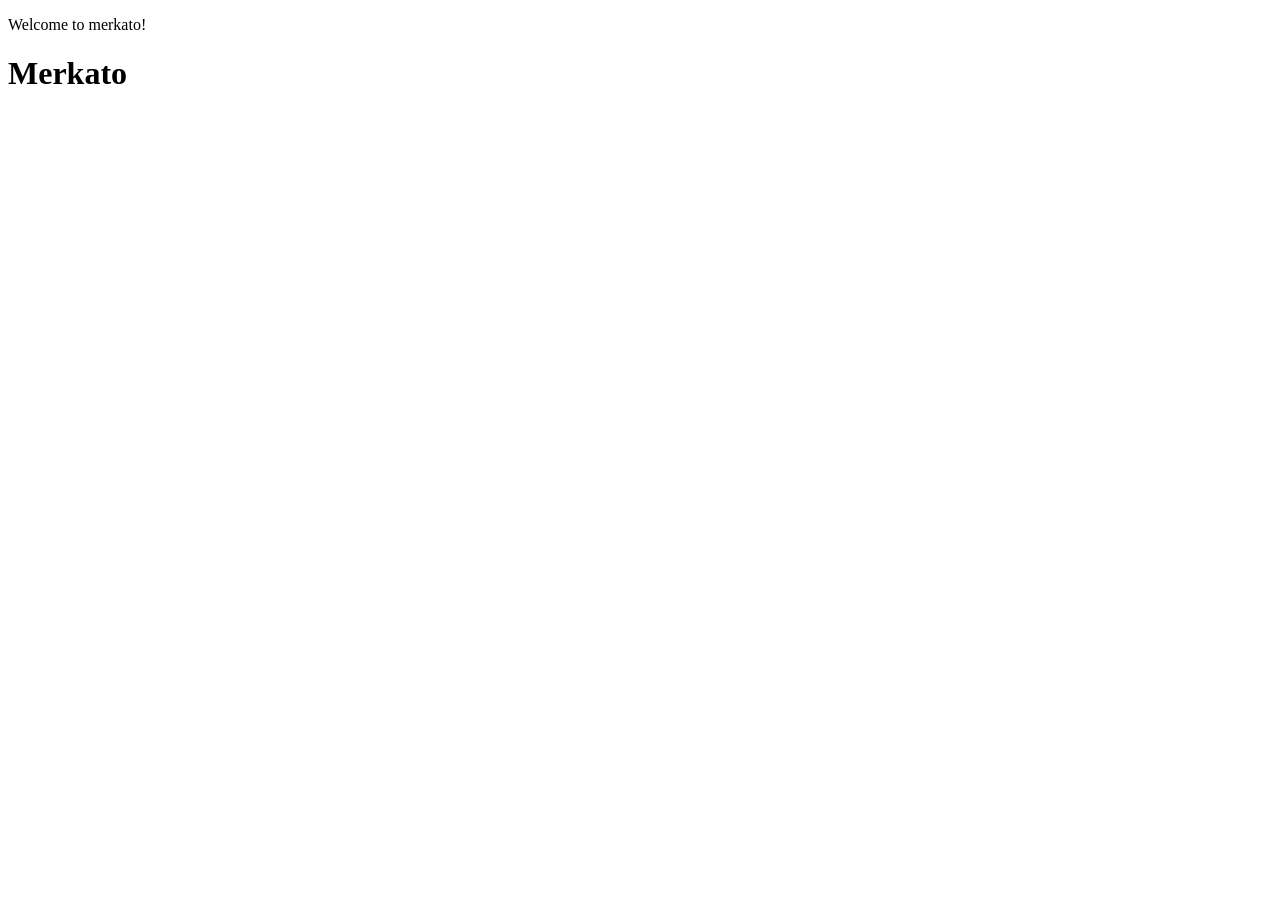
==== day2/index.html @ 9093a591 "first and second day" ====
<!DOCTYPE html>
<html lang="en">
<head>
    <meta charset="UTF-8">
    <meta name="viewport" content="width=device-width, initial-scale=1.0">
    <title>merkato</title>
    <link rel="stylesheet" href="style.css">
    <script src="script.js"></script>
</head>
<body>
    <p>Welcome to merkato!</p>
    <h1>Merkato</h1>
    

</body>
</html>
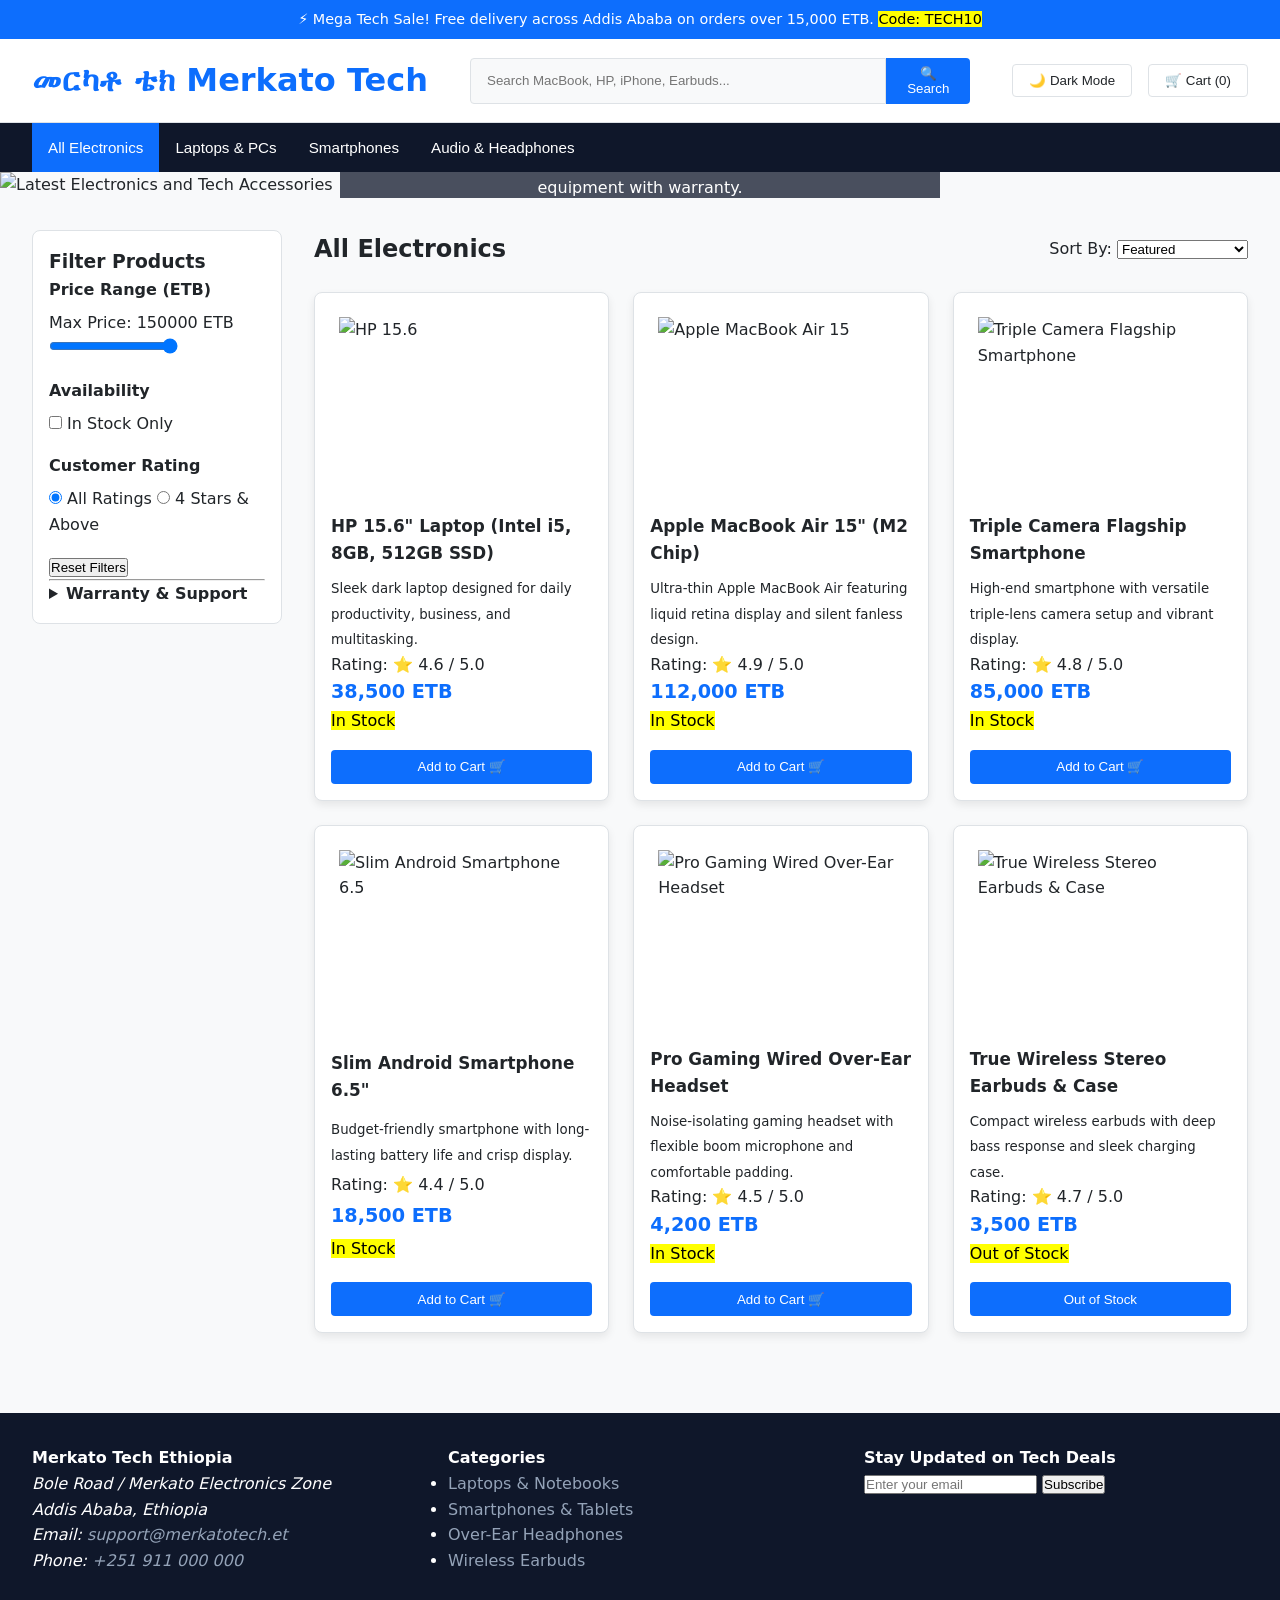
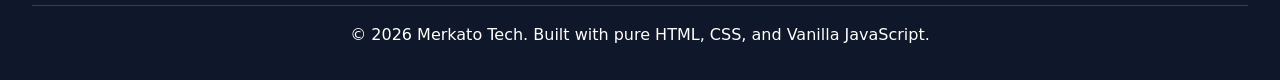
==== commit 1aeab540: "second day eccomerce site" ====
--- a/day2/index.html
+++ b/day2/index.html
@@ -3,14 +3,215 @@
 <head>
     <meta charset="UTF-8">
     <meta name="viewport" content="width=device-width, initial-scale=1.0">
-    <title>merkato</title>
-    <link rel="stylesheet" href="style.css">
-    <script src="script.js"></script>
+    <meta name="description" content="Merkato Tech - Your premier online shop for laptops, smartphones, and audio gear in Ethiopia.">
+    <meta name="keywords" content="Laptops, MacBooks, HP, iPhones, Smartphones, Gaming Headsets, Wireless Earbuds, Tech Shop Addis Ababa">
+    <meta name="author" content="Merkato Tech Electronics">
+    <title>Merkato Tech | Laptops, Phones & Accessories</title>
+    <link rel="stylesheet" href="styles.css">
 </head>
 <body>
-    <p>Welcome to merkato!</p>
-    <h1>Merkato</h1>
-    
-
+
+    <!-- Top Announcement Bar -->
+    <div id="announcement-bar">
+        <p>⚡ Mega Tech Sale! Free delivery across Addis Ababa on orders over 15,000 ETB. <mark>Code: TECH10</mark></p>
+    </div>
+
+    <!-- Main Header -->
+    <header class="main-header">
+        <div class="logo-container">
+            <h1><a href="#">መርካቶ ቴክ <span>Merkato Tech</span></a></h1>
+        </div>
+
+        <!-- Search Bar Form -->
+        <form id="search-form" class="search-bar" role="search">
+            <label for="search-input" class="sr-only">Search tech products</label>
+            <input type="search" id="search-input" name="q" placeholder="Search MacBook, HP, iPhone, Earbuds..." list="search-suggestions">
+            <datalist id="search-suggestions">
+                <option value="HP Laptop 15">
+                <option value="Apple MacBook Air">
+                <option value="iPhone 16 Pro Max">
+                <option value="Android Smartphone">
+                <option value="Gaming Headset">
+                <option value="Wireless Earbuds">
+            </datalist>
+            <button type="submit" aria-label="Submit Search">🔍 Search</button>
+        </form>
+
+        <!-- User Controls / Cart -->
+        <div class="header-actions">
+            <button id="theme-toggle" aria-label="Toggle dark mode">🌙 Dark Mode</button>
+            <button id="cart-btn" aria-label="View Shopping Cart">
+                🛒 Cart (<output id="cart-count">0</output>)
+            </button>
+        </div>
+    </header>
+
+    <!-- Navigation Bar -->
+    <nav class="category-nav" aria-label="Product Categories">
+        <ul>
+            <li><button class="nav-btn active" data-category="all">All Electronics</button></li>
+            <li><button class="nav-btn" data-category="laptops">Laptops & PCs</button></li>
+            <li><button class="nav-btn" data-category="smartphones">Smartphones</button></li>
+            <li><button class="nav-btn" data-category="audio">Audio & Headphones</button></li>
+        </ul>
+    </nav>
+
+    <!-- Hero Section -->
+    <section class="hero-banner">
+        <picture>
+            <source media="(min-width: 800px)" srcset="https://images.unsplash.com/photo-1519389950473-47ba0277781c?auto=format&fit=crop&w=1200&q=80">
+            <img src="https://images.unsplash.com/photo-1519389950473-47ba0277781c?auto=format&fit=crop&w=600&q=80" alt="Latest Electronics and Tech Accessories">
+        </picture>
+        <div class="hero-text">
+            <h2>Upgrade Your Tech Today</h2>
+            <p>Get authentic laptops, flagship smartphones, and premium audio equipment with warranty.</p>
+            <a href="#product-grid-section" class="cta-button">Shop Electronics</a>
+        </div>
+    </section>
+
+    <!-- Main Content Area -->
+    <main class="content-container">
+
+        <!-- Sidebar Filters -->
+        <aside class="filters-sidebar">
+            <h3>Filter Products</h3>
+            
+            <form id="filter-form">
+                <fieldset>
+                    <legend>Price Range (ETB)</legend>
+                    <label for="price-range">Max Price: <span id="price-val">150000</span> ETB</label>
+                    <input type="range" id="price-range" min="1000" max="150000" step="1000" value="150000">
+                </fieldset>
+
+                <fieldset>
+                    <legend>Availability</legend>
+                    <label><input type="checkbox" id="in-stock-only"> In Stock Only</label>
+                </fieldset>
+
+                <fieldset>
+                    <legend>Customer Rating</legend>
+                    <label><input type="radio" name="rating-filter" value="0" checked> All Ratings</label>
+                    <label><input type="radio" name="rating-filter" value="4"> 4 Stars & Above</label>
+                </fieldset>
+                
+                <button type="reset" id="reset-filters">Reset Filters</button>
+            </form>
+
+            <hr>
+
+            <details>
+                <summary><strong>Warranty & Support</strong></summary>
+                <p>All tech products come with a 1-year manufacturer warranty and free technical support at our Addis Ababa service center.</p>
+            </details>
+        </aside>
+
+        <!-- Product Display Section -->
+        <section id="product-grid-section" class="products-section">
+            <header class="section-header">
+                <h2 id="current-category-title">All Electronics</h2>
+                <div class="sort-control">
+                    <label for="sort-select">Sort By:</label>
+                    <select id="sort-select">
+                        <option value="featured">Featured</option>
+                        <option value="price-low">Price: Low to High</option>
+                        <option value="price-high">Price: High to Low</option>
+                        <option value="rating">Highest Rated</option>
+                    </select>
+                </div>
+            </header>
+
+            <!-- Dynamic Product Grid populated by JS -->
+            <div id="product-grid" class="product-grid" aria-live="polite">
+                <!-- Products dynamically inserted here -->
+            </div>
+        </section>
+
+    </main>
+
+    <!-- Shopping Cart Modal (Dialog Tag) -->
+    <dialog id="cart-modal">
+        <header class="modal-header">
+            <h3>Your Tech Basket</h3>
+            <button id="close-cart-btn" aria-label="Close cart">&times;</button>
+        </header>
+
+        <div id="cart-items-container">
+            <!-- Cart items inserted here via JS -->
+        </div>
+
+        <section class="cart-summary">
+            <table>
+                <tbody>
+                    <tr>
+                        <th scope="row">Subtotal:</th>
+                        <td><span id="cart-subtotal">0.00</span> ETB</td>
+                    </tr>
+                    <tr>
+                        <th scope="row">Top-up for free delivery:</th>
+                        <td><span id="cart-topup">0.00</span> ETB</td>
+                    </tr>
+                    <tr>
+                        <th scope="row">Est. Delivery Fee:</th>
+                        <td><span id="cart-shipping">0.00</span> ETB</td>
+                    </tr>
+                    <tr>
+                        <th scope="row"><strong>Total:</strong></th>
+                        <td><strong><span id="cart-total">0.00</span> ETB</strong></td>
+                    </tr>
+                </tbody>
+            </table>
+            <p id="cart-topup-note" class="cart-note">Your cart is empty.</p>
+            
+            <form id="checkout-form">
+                <label for="delivery-city">Delivery Location:</label>
+                <select id="delivery-city" required>
+                    <option value="addis">Addis Ababa (Same day Express)</option>
+                    <option value="regional">Regional Ethiopia (2-4 days)</option>
+                    <option value="intl">International Courier</option>
+                </select>
+                <button type="submit" class="checkout-btn">Proceed to Checkout</button>
+            </form>
+        </section>
+    </dialog>
+
+    <!-- Footer -->
+    <footer class="main-footer">
+        <div class="footer-content">
+            <section class="footer-info">
+                <h4>Merkato Tech Ethiopia</h4>
+                <address>
+                    Bole Road / Merkato Electronics Zone<br>
+                    Addis Ababa, Ethiopia<br>
+                    Email: <a href="mailto:support@merkatotech.et">support@merkatotech.et</a><br>
+                    Phone: <a href="tel:+251911000000">+251 911 000 000</a>
+                </address>
+            </section>
+
+            <section class="footer-links">
+                <h4>Categories</h4>
+                <ul>
+                    <li><a href="#">Laptops & Notebooks</a></li>
+                    <li><a href="#">Smartphones & Tablets</a></li>
+                    <li><a href="#">Over-Ear Headphones</a></li>
+                    <li><a href="#">Wireless Earbuds</a></li>
+                </ul>
+            </section>
+
+            <section class="newsletter">
+                <h4>Stay Updated on Tech Deals</h4>
+                <form id="newsletter-form">
+                    <label for="newsletter-email" class="sr-only">Email address</label>
+                    <input type="email" id="newsletter-email" placeholder="Enter your email" required>
+                    <button type="submit">Subscribe</button>
+                </form>
+            </section>
+        </div>
+
+        <div class="footer-bottom">
+            <p>&copy; <time datetime="2026">2026</time> Merkato Tech. Built with pure HTML, CSS, and Vanilla JavaScript.</p>
+        </div>
+    </footer>
+
+    <script src="app.js"></script>
 </body>
 </html>
--- a/day2/styles.css
+++ b/day2/styles.css
@@ -0,0 +1,353 @@
+:root {
+    --primary-color: #0d6efd;
+    --accent-color: #ffc107;
+    --bg-color: #f8f9fa;
+    --card-bg: #ffffff;
+    --text-color: #212529;
+    --border-color: #dee2e6;
+    --shadow: 0 4px 8px rgba(0,0,0,0.08);
+}
+
+body.dark-theme {
+    --bg-color: #0f172a;
+    --card-bg: #1e293b;
+    --text-color: #f8fafc;
+    --border-color: #334155;
+    --shadow: 0 4px 8px rgba(0,0,0,0.4);
+}
+
+* {
+    box-sizing: border-box;
+    margin: 0;
+    padding: 0;
+}
+
+body {
+    font-family: system-ui, -apple-system, sans-serif;
+    background-color: var(--bg-color);
+    color: var(--text-color);
+    line-height: 1.6;
+}
+
+.sr-only {
+    position: absolute;
+    width: 1px;
+    height: 1px;
+    padding: 0;
+    margin: -1px;
+    overflow: hidden;
+    clip: rect(0, 0, 0, 0);
+    border: 0;
+}
+
+/* Announcement Bar */
+#announcement-bar {
+    background-color: var(--primary-color);
+    color: white;
+    text-align: center;
+    padding: 0.5rem;
+    font-size: 0.9rem;
+}
+
+/* Header */
+.main-header {
+    display: flex;
+    justify-content: space-between;
+    align-items: center;
+    padding: 1rem 2rem;
+    background-color: var(--card-bg);
+    border-bottom: 1px solid var(--border-color);
+    flex-wrap: wrap;
+    gap: 1rem;
+}
+
+.main-header a {
+    text-decoration: none;
+    color: var(--primary-color);
+}
+
+.search-bar {
+    display: flex;
+    flex-grow: 1;
+    max-width: 500px;
+}
+
+.search-bar input {
+    width: 100%;
+    padding: 0.5rem 1rem;
+    border: 1px solid var(--border-color);
+    border-radius: 4px 0 0 4px;
+    background: var(--bg-color);
+    color: var(--text-color);
+}
+
+.search-bar button {
+    padding: 0.5rem 1rem;
+    background: var(--primary-color);
+    color: white;
+    border: none;
+    border-radius: 0 4px 4px 0;
+    cursor: pointer;
+}
+
+.header-actions {
+    display: flex;
+    gap: 1rem;
+}
+
+.header-actions button {
+    padding: 0.5rem 1rem;
+    border: 1px solid var(--border-color);
+    background: var(--card-bg);
+    color: var(--text-color);
+    cursor: pointer;
+    border-radius: 4px;
+}
+
+/* Navigation */
+.category-nav {
+    background: #0f172a;
+    overflow-x: auto;
+}
+
+.category-nav ul {
+    display: flex;
+    list-style: none;
+    padding: 0 2rem;
+}
+
+.nav-btn {
+    background: none;
+    border: none;
+    color: white;
+    padding: 1rem;
+    cursor: pointer;
+    font-size: 0.95rem;
+    white-space: nowrap;
+}
+
+.nav-btn.active, .nav-btn:hover {
+    background: var(--primary-color);
+}
+
+/* Hero Section */
+.hero-banner {
+    position: relative;
+    max-height: 320px;
+    overflow: hidden;
+}
+
+.hero-banner img {
+    width: 100%;
+    height: 320px;
+    object-fit: cover;
+}
+
+.hero-text {
+    position: absolute;
+    top: 50%;
+    left: 50%;
+    transform: translate(-50%, -50%);
+    color: white;
+    text-align: center;
+    background: rgba(15, 23, 42, 0.75);
+    padding: 2rem;
+    border-radius: 8px;
+    width: 80%;
+    max-width: 600px;
+}
+
+.cta-button {
+    display: inline-block;
+    margin-top: 1rem;
+    padding: 0.5rem 1.5rem;
+    background: var(--primary-color);
+    color: white;
+    font-weight: bold;
+    text-decoration: none;
+    border-radius: 4px;
+}
+
+/* Content Layout */
+.content-container {
+    display: grid;
+    grid-template-columns: 250px 1fr;
+    gap: 2rem;
+    padding: 2rem;
+}
+
+@media (max-width: 768px) {
+    .content-container {
+        grid-template-columns: 1fr;
+    }
+}
+
+/* Sidebar */
+.filters-sidebar {
+    background: var(--card-bg);
+    padding: 1rem;
+    border: 1px solid var(--border-color);
+    border-radius: 8px;
+    height: fit-content;
+}
+
+.filters-sidebar fieldset {
+    border: none;
+    margin-bottom: 1rem;
+}
+
+.filters-sidebar legend {
+    font-weight: bold;
+    margin-bottom: 0.5rem;
+}
+
+/* Products Section */
+.section-header {
+    display: flex;
+    justify-content: space-between;
+    align-items: center;
+    margin-bottom: 1.5rem;
+}
+
+.product-grid {
+    display: grid;
+    grid-template-columns: repeat(auto-fill, minmax(230px, 1fr));
+    gap: 1.5rem;
+}
+
+/* Product Card */
+.product-card {
+    background: var(--card-bg);
+    border: 1px solid var(--border-color);
+    border-radius: 8px;
+    padding: 1rem;
+    display: flex;
+    flex-direction: column;
+    justify-content: space-between;
+    box-shadow: var(--shadow);
+}
+
+.product-card figure {
+    background: #ffffff;
+    border-radius: 6px;
+    padding: 0.5rem;
+    display: flex;
+    justify-content: center;
+    align-items: center;
+}
+
+.product-card img {
+    width: 100%;
+    height: 180px;
+    object-fit: contain;
+}
+
+.product-card h3 {
+    font-size: 1.05rem;
+    margin: 0.5rem 0;
+}
+
+.product-card .price {
+    font-size: 1.2rem;
+    font-weight: bold;
+    color: var(--primary-color);
+}
+
+.product-card button {
+    margin-top: 1rem;
+    padding: 0.6rem;
+    background: var(--primary-color);
+    color: white;
+    border: none;
+    border-radius: 4px;
+    cursor: pointer;
+    font-weight: 500;
+}
+
+.product-card button:hover {
+    opacity: 0.9;
+}
+
+/* Modal Cart */
+dialog {
+    margin: auto;
+    padding: 2rem;
+    border: 1px solid var(--border-color);
+    border-radius: 8px;
+    width: 90%;
+    max-width: 500px;
+    background: var(--card-bg);
+    color: var(--text-color);
+}
+
+dialog::backdrop {
+    background: rgba(0, 0, 0, 0.6);
+}
+
+.modal-header {
+    display: flex;
+    justify-content: space-between;
+    align-items: center;
+    margin-bottom: 1rem;
+}
+
+.cart-item {
+    display: flex;
+    justify-content: space-between;
+    align-items: center;
+    padding: 0.5rem 0;
+    border-bottom: 1px solid var(--border-color);
+}
+
+.cart-summary table {
+    width: 100%;
+    margin: 1rem 0;
+}
+
+.cart-summary th {
+    text-align: left;
+}
+
+.cart-note {
+    font-size: 0.95rem;
+    color: var(--primary-color);
+    margin-bottom: 0.5rem;
+}
+
+.checkout-btn {
+    width: 100%;
+    padding: 0.75rem;
+    background: #198754;
+    color: white;
+    border: none;
+    border-radius: 4px;
+    font-weight: bold;
+    cursor: pointer;
+    margin-top: 1rem;
+}
+
+/* Footer */
+.main-footer {
+    background: #0f172a;
+    color: white;
+    padding: 2rem;
+    margin-top: 3rem;
+}
+
+.footer-content {
+    display: grid;
+    grid-template-columns: repeat(auto-fit, minmax(200px, 1fr));
+    gap: 2rem;
+}
+
+.main-footer a {
+    color: #94a3b8;
+    text-decoration: none;
+}
+
+.footer-bottom {
+    text-align: center;
+    margin-top: 2rem;
+    padding-top: 1rem;
+    border-top: 1px solid #334155;
+}
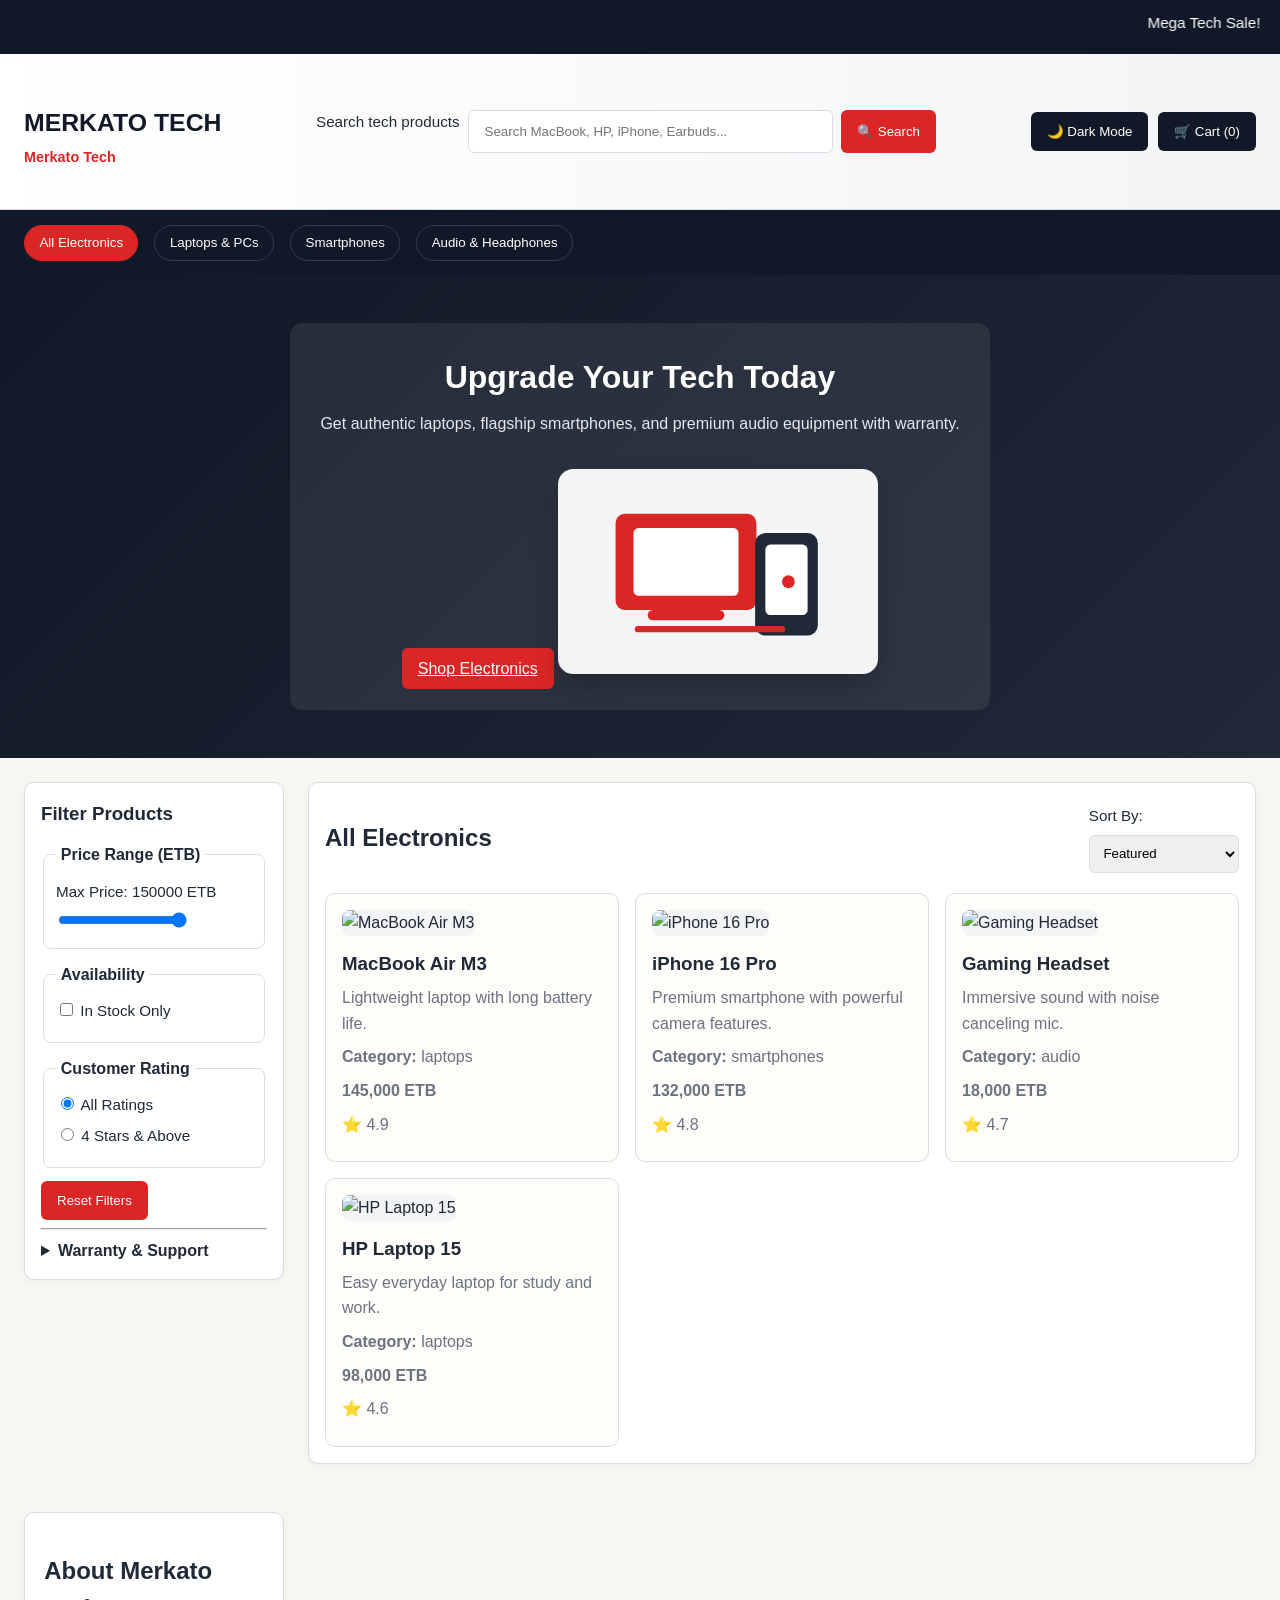
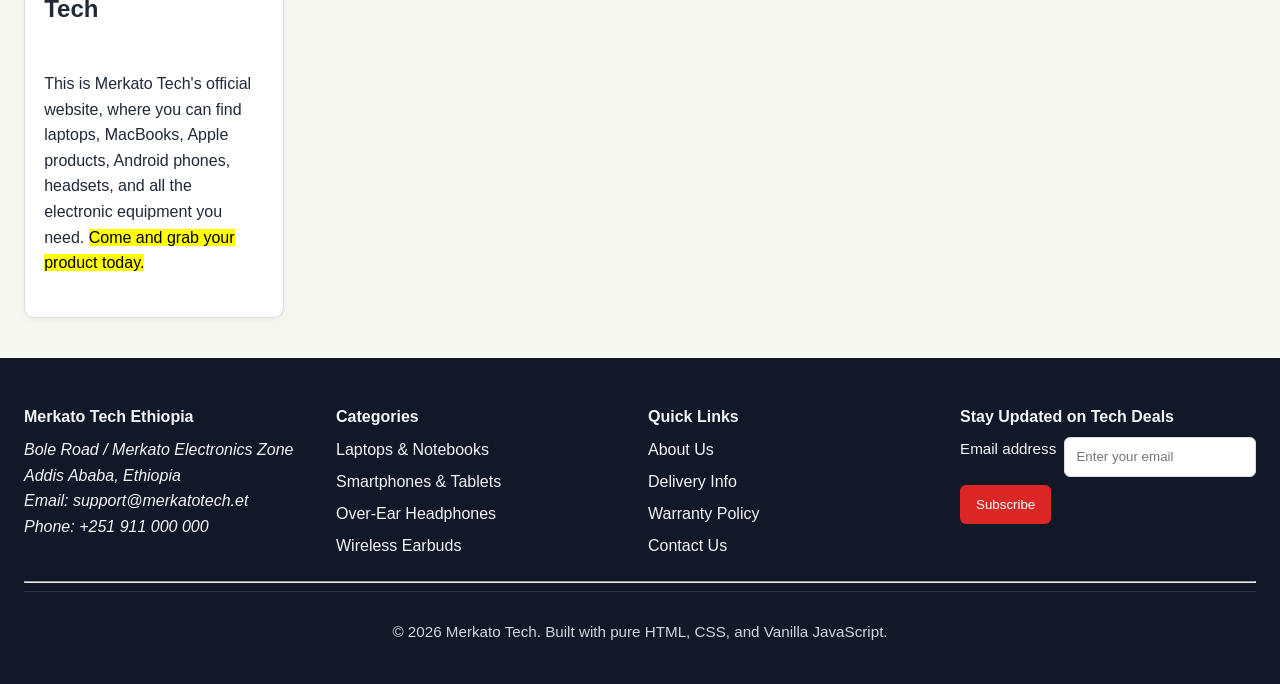
==== commit ed4d18df: "Add styled product cards and images" ====
--- a/day2/index.html
+++ b/day2/index.html
@@ -13,13 +13,13 @@
 
     <!-- Top Announcement Bar -->
     <div id="announcement-bar">
-        <p>⚡ Mega Tech Sale! Free delivery across Addis Ababa on orders over 15,000 ETB. <mark>Code: TECH10</mark></p>
+        <marquee><p> Mega Tech Sale! Free delivery across Addis Ababa on orders over 15,000 ETB. <mark>Code: TECH10</mark></p></marquee>
     </div>
 
     <!-- Main Header -->
     <header class="main-header">
         <div class="logo-container">
-            <h1><a href="#">መርካቶ ቴክ <span>Merkato Tech</span></a></h1>
+            <h1><a href="#">merkato tech <span>Merkato Tech</span></a></h1>
         </div>
 
         <!-- Search Bar Form -->
@@ -58,14 +58,11 @@
 
     <!-- Hero Section -->
     <section class="hero-banner">
-        <picture>
-            <source media="(min-width: 800px)" srcset="https://images.unsplash.com/photo-1519389950473-47ba0277781c?auto=format&fit=crop&w=1200&q=80">
-            <img src="https://images.unsplash.com/photo-1519389950473-47ba0277781c?auto=format&fit=crop&w=600&q=80" alt="Latest Electronics and Tech Accessories">
-        </picture>
         <div class="hero-text">
             <h2>Upgrade Your Tech Today</h2>
             <p>Get authentic laptops, flagship smartphones, and premium audio equipment with warranty.</p>
             <a href="#product-grid-section" class="cta-button">Shop Electronics</a>
+            <img class="hero-image" src="data:image/svg+xml,%3Csvg xmlns='http://www.w3.org/2000/svg' viewBox='0 0 500 320'%3E%3Crect width='500' height='320' rx='24' fill='%23f3f4f6'/%3E%3Crect x='90' y='70' width='220' height='150' rx='14' fill='%23dc2626'/%3E%3Crect x='118' y='92' width='164' height='106' rx='8' fill='%23ffffff'/%3E%3Crect x='308' y='100' width='98' height='160' rx='16' fill='%231f2937'/%3E%3Crect x='324' y='118' width='66' height='110' rx='8' fill='%23ffffff'/%3E%3Ccircle cx='360' cy='176' r='10' fill='%23dc2626'/%3E%3Crect x='140' y='220' width='120' height='16' rx='8' fill='%23dc2626'/%3E%3Cpath d='M125 250h225' stroke='%23dc2626' stroke-width='10' stroke-linecap='round'/%3E%3C/svg%3E" alt="Tech products illustration">
         </div>
     </section>
 
@@ -105,7 +102,7 @@
             </details>
         </aside>
 
-        <!-- Product Display Section -->
+        <!-- Product Display Section products desplayed here -->
         <section id="product-grid-section" class="products-section">
             <header class="section-header">
                 <h2 id="current-category-title">All Electronics</h2>
@@ -123,6 +120,12 @@
             <!-- Dynamic Product Grid populated by JS -->
             <div id="product-grid" class="product-grid" aria-live="polite">
                 <!-- Products dynamically inserted here -->
+            </div>
+        </section>
+        <section class="about-section">
+            <h1>About Merkato Tech</h1>
+            <div class="about-box">
+                <p>This is Merkato Tech's official website, where you can find laptops, MacBooks, Apple products, Android phones, headsets, and all the electronic equipment you need. <mark>Come and grab your product today.</mark></p>
             </div>
         </section>
 
@@ -172,6 +175,7 @@
                 <button type="submit" class="checkout-btn">Proceed to Checkout</button>
             </form>
         </section>
+        
     </dialog>
 
     <!-- Footer -->
@@ -197,8 +201,18 @@
                 </ul>
             </section>
 
+            <section class="footer-links">
+                <h4>Quick Links</h4>
+                <ul>
+                    <li><a href="#">About Us</a></li>
+                    <li><a href="#">Delivery Info</a></li>
+                    <li><a href="#">Warranty Policy</a></li>
+                    <li><a href="#">Contact Us</a></li>
+                </ul>
+            </section>
+
             <section class="newsletter">
-                <h4>Stay Updated on Tech Deals</h4>
+                <h4>Stay Updated on Tech Deals</h4> 
                 <form id="newsletter-form">
                     <label for="newsletter-email" class="sr-only">Email address</label>
                     <input type="email" id="newsletter-email" placeholder="Enter your email" required>
@@ -207,6 +221,8 @@
             </section>
         </div>
 
+        <hr>
+
         <div class="footer-bottom">
             <p>&copy; <time datetime="2026">2026</time> Merkato Tech. Built with pure HTML, CSS, and Vanilla JavaScript.</p>
         </div>
--- a/day2/styles.css
+++ b/day2/styles.css
@@ -1,287 +1,341 @@
 :root {
-    --primary-color: #0d6efd;
-    --accent-color: #ffc107;
-    --bg-color: #f8f9fa;
-    --card-bg: #ffffff;
-    --text-color: #212529;
-    --border-color: #dee2e6;
-    --shadow: 0 4px 8px rgba(0,0,0,0.08);
-}
-
-body.dark-theme {
-    --bg-color: #0f172a;
-    --card-bg: #1e293b;
-    --text-color: #f8fafc;
-    --border-color: #334155;
-    --shadow: 0 4px 8px rgba(0,0,0,0.4);
+    --primary: #111827;
+    --accent: #dc2626;
+    --accent-dark: #b91c1c;
+    --soft: #f7f7f2;
+    --text: #1f2937;
+    --muted: #6b7280;
+    --border: #d9dce3;
+    --white: #ffffff;
 }
 
 * {
     box-sizing: border-box;
+}
+
+body {
     margin: 0;
-    padding: 0;
-}
-
-body {
-    font-family: system-ui, -apple-system, sans-serif;
-    background-color: var(--bg-color);
-    color: var(--text-color);
+    font-family: Arial, Helvetica, sans-serif;
+    background: var(--soft);
+    color: var(--text);
     line-height: 1.6;
 }
 
-.sr-only {
-    position: absolute;
-    width: 1px;
-    height: 1px;
-    padding: 0;
-    margin: -1px;
-    overflow: hidden;
-    clip: rect(0, 0, 0, 0);
-    border: 0;
-}
-
-/* Announcement Bar */
 #announcement-bar {
-    background-color: var(--primary-color);
-    color: white;
-    text-align: center;
-    padding: 0.5rem;
-    font-size: 0.9rem;
-}
-
-/* Header */
+    background: var(--primary);
+    color: var(--white);
+    padding: 0.7rem 1rem;
+    font-size: 0.95rem;
+}
+
+#announcement-bar p {
+    margin: 0;
+}
+
 .main-header {
+    background: linear-gradient(90deg, var(--white), #f3f4f6);
+    padding: 1.2rem 1.5rem;
     display: flex;
     justify-content: space-between;
     align-items: center;
-    padding: 1rem 2rem;
-    background-color: var(--card-bg);
-    border-bottom: 1px solid var(--border-color);
-    flex-wrap: wrap;
-    gap: 1rem;
-}
-
-.main-header a {
+    gap: 1rem;
+    flex-wrap: wrap;
+    border-bottom: 1px solid var(--border);
+}
+
+.logo-container a {
     text-decoration: none;
-    color: var(--primary-color);
+    color: var(--primary);
+    text-transform: uppercase;
+    font-weight: 700;
+    font-size: 1.55rem;
+}
+
+.logo-container span {
+    display: block;
+    font-size: 0.9rem;
+    color: var(--accent);
+    text-transform: none;
+    font-weight: 600;
 }
 
 .search-bar {
     display: flex;
-    flex-grow: 1;
-    max-width: 500px;
+    gap: 0.5rem;
+    flex: 1;
+    min-width: 280px;
+    max-width: 620px;
 }
 
 .search-bar input {
+    flex: 1;
+    padding: 0.8rem 1rem;
+    border: 1px solid var(--border);
+    border-radius: 6px;
+}
+
+.search-bar button,
+.header-actions button,
+.cta-button,
+.checkout-btn,
+.newsletter button,
+#reset-filters {
+    border: none;
+    border-radius: 6px;
+    padding: 0.75rem 1rem;
+    cursor: pointer;
+    background: var(--accent);
+    color: var(--white);
+}
+
+.header-actions {
+    display: flex;
+    gap: 0.6rem;
+    flex-wrap: wrap;
+}
+
+.header-actions button {
+    background: var(--primary);
+}
+
+.category-nav {
+    background: var(--primary);
+    padding: 0.9rem 1.5rem;
+}
+
+.category-nav ul {
+    display: flex;
+    gap: 1rem;
+    list-style: none;
+    padding: 0;
+    margin: 0;
+    flex-wrap: wrap;
+}
+
+.nav-btn {
+    background: transparent;
+    border: 1px solid rgba(255, 255, 255, 0.15);
+    color: var(--white);
+    border-radius: 999px;
+    padding: 0.6rem 0.9rem;
+    cursor: pointer;
+}
+
+.nav-btn.active {
+    background: var(--accent);
+    border-color: var(--accent);
+}
+
+.hero-banner {
+    background: linear-gradient(135deg, #111827, #1f2937);
+    color: var(--white);
+    padding: 3rem 1.5rem;
+    text-align: center;
+}
+
+.hero-text {
+    max-width: 700px;
+    margin: 0 auto;
+    background: rgba(255, 255, 255, 0.08);
+    padding: 1.8rem;
+    border-radius: 12px;
+}
+
+.hero-text h2 {
+    margin: 0 0 0.5rem;
+    font-size: 2rem;
+}
+
+.hero-text p {
+    margin: 0 0 1rem;
+    color: #e5e7eb;
+}
+
+.hero-image {
     width: 100%;
-    padding: 0.5rem 1rem;
-    border: 1px solid var(--border-color);
-    border-radius: 4px 0 0 4px;
-    background: var(--bg-color);
-    color: var(--text-color);
-}
-
-.search-bar button {
-    padding: 0.5rem 1rem;
-    background: var(--primary-color);
-    color: white;
-    border: none;
-    border-radius: 0 4px 4px 0;
-    cursor: pointer;
-}
-
-.header-actions {
-    display: flex;
-    gap: 1rem;
-}
-
-.header-actions button {
-    padding: 0.5rem 1rem;
-    border: 1px solid var(--border-color);
-    background: var(--card-bg);
-    color: var(--text-color);
-    cursor: pointer;
-    border-radius: 4px;
-}
-
-/* Navigation */
-.category-nav {
-    background: #0f172a;
-    overflow-x: auto;
-}
-
-.category-nav ul {
-    display: flex;
-    list-style: none;
-    padding: 0 2rem;
-}
-
-.nav-btn {
-    background: none;
-    border: none;
-    color: white;
+    max-width: 320px;
+    margin-top: 1rem;
+    border-radius: 12px;
+    box-shadow: 0 12px 24px rgba(0, 0, 0, 0.2);
+}
+
+.content-container {
+    padding: 1.5rem;
+    display: grid;
+    grid-template-columns: 260px 1fr;
+    gap: 1.5rem;
+}
+
+.filters-sidebar,
+.products-section,
+.about-section {
+    background: var(--white);
+    border: 1px solid var(--border);
+    border-radius: 10px;
+    box-shadow: 0 2px 6px rgba(0, 0, 0, 0.04);
+}
+
+.filters-sidebar {
     padding: 1rem;
-    cursor: pointer;
+    height: max-content;
+}
+
+.filters-sidebar h3 {
+    margin-top: 0;
+    margin-bottom: 0.8rem;
+}
+
+fieldset {
+    border: 1px solid var(--border);
+    border-radius: 8px;
+    padding: 0.75rem;
+    margin-bottom: 0.8rem;
+}
+
+legend {
+    font-weight: 700;
+    padding: 0 0.3rem;
+}
+
+label {
+    display: block;
+    margin-bottom: 0.4rem;
     font-size: 0.95rem;
-    white-space: nowrap;
-}
-
-.nav-btn.active, .nav-btn:hover {
-    background: var(--primary-color);
-}
-
-/* Hero Section */
-.hero-banner {
-    position: relative;
-    max-height: 320px;
-    overflow: hidden;
-}
-
-.hero-banner img {
-    width: 100%;
-    height: 320px;
-    object-fit: cover;
-}
-
-.hero-text {
-    position: absolute;
-    top: 50%;
-    left: 50%;
-    transform: translate(-50%, -50%);
-    color: white;
-    text-align: center;
-    background: rgba(15, 23, 42, 0.75);
-    padding: 2rem;
-    border-radius: 8px;
-    width: 80%;
-    max-width: 600px;
-}
-
-.cta-button {
-    display: inline-block;
-    margin-top: 1rem;
-    padding: 0.5rem 1.5rem;
-    background: var(--primary-color);
-    color: white;
-    font-weight: bold;
-    text-decoration: none;
-    border-radius: 4px;
-}
-
-/* Content Layout */
-.content-container {
-    display: grid;
-    grid-template-columns: 250px 1fr;
-    gap: 2rem;
-    padding: 2rem;
-}
-
-@media (max-width: 768px) {
-    .content-container {
-        grid-template-columns: 1fr;
-    }
-}
-
-/* Sidebar */
-.filters-sidebar {
-    background: var(--card-bg);
+}
+
+.products-section {
     padding: 1rem;
-    border: 1px solid var(--border-color);
-    border-radius: 8px;
-    height: fit-content;
-}
-
-.filters-sidebar fieldset {
-    border: none;
-    margin-bottom: 1rem;
-}
-
-.filters-sidebar legend {
-    font-weight: bold;
-    margin-bottom: 0.5rem;
-}
-
-/* Products Section */
+}
+
 .section-header {
     display: flex;
     justify-content: space-between;
     align-items: center;
-    margin-bottom: 1.5rem;
+    gap: 1rem;
+    margin-bottom: 1rem;
+    flex-wrap: wrap;
+}
+
+.sort-control select {
+    padding: 0.6rem;
+    border: 1px solid var(--border);
+    border-radius: 6px;
 }
 
 .product-grid {
     display: grid;
-    grid-template-columns: repeat(auto-fill, minmax(230px, 1fr));
-    gap: 1.5rem;
-}
-
-/* Product Card */
+    grid-template-columns: repeat(auto-fit, minmax(220px, 1fr));
+    gap: 1rem;
+}
+
 .product-card {
-    background: var(--card-bg);
-    border: 1px solid var(--border-color);
-    border-radius: 8px;
+    border: 1px solid var(--border);
+    border-radius: 10px;
     padding: 1rem;
-    display: flex;
-    flex-direction: column;
-    justify-content: space-between;
-    box-shadow: var(--shadow);
-}
-
-.product-card figure {
-    background: #ffffff;
-    border-radius: 6px;
-    padding: 0.5rem;
-    display: flex;
-    justify-content: center;
-    align-items: center;
-}
-
-.product-card img {
+    background: #fffdf9;
+}
+
+.product-image {
     width: 100%;
     height: 180px;
-    object-fit: contain;
+    object-fit: cover;
+    border-radius: 8px;
+    margin-bottom: 0.8rem;
+    background: #f3f4f6;
 }
 
 .product-card h3 {
-    font-size: 1.05rem;
-    margin: 0.5rem 0;
-}
-
-.product-card .price {
-    font-size: 1.2rem;
-    font-weight: bold;
-    color: var(--primary-color);
-}
-
-.product-card button {
+    margin-top: 0;
+    margin-bottom: 0.4rem;
+}
+
+.product-card p {
+    margin: 0 0 0.5rem;
+    color: var(--muted);
+}
+
+.price {
+    font-weight: 700;
+    color: var(--accent);
+}
+
+.about-section {
+    padding: 1.2rem;
+    margin-top: 1.5rem;
+}
+
+.about-box {
+    display: flex;
+    gap: 1rem;
+    align-items: flex-start;
+    color: var(--text);
+    padding: 0.4rem 0;
+}
+
+.main-footer {
+    background: var(--primary);
+    color: #f3f4f6;
+    padding: 1.5rem;
     margin-top: 1rem;
-    padding: 0.6rem;
-    background: var(--primary-color);
-    color: white;
+}
+
+.footer-content {
+    display: grid;
+    grid-template-columns: repeat(auto-fit, minmax(180px, 1fr));
+    gap: 1rem;
+    margin-bottom: 1rem;
+}
+
+.footer-content h4 {
+    margin-bottom: 0.5rem;
+}
+
+.footer-content ul {
+    list-style: none;
+    padding: 0;
+    margin: 0;
+}
+
+.footer-content li {
+    margin-bottom: 0.4rem;
+}
+
+.footer-content a {
+    color: #f3f4f6;
+    text-decoration: none;
+}
+
+.footer-content a:hover {
+    color: var(--accent);
+}
+
+.newsletter form {
+    display: flex;
+    gap: 0.5rem;
+    flex-wrap: wrap;
+}
+
+.newsletter input {
+    padding: 0.7rem;
+    border: 1px solid var(--border);
+    border-radius: 6px;
+    flex: 1;
+    min-width: 180px;
+}
+
+.footer-bottom {
+    text-align: center;
+    font-size: 0.95rem;
+    color: #d1d5db;
+    padding-top: 0.8rem;
+    border-top: 1px solid rgba(255,255,255,0.12);
+}
+
+#cart-modal {
     border: none;
-    border-radius: 4px;
-    cursor: pointer;
-    font-weight: 500;
-}
-
-.product-card button:hover {
-    opacity: 0.9;
-}
-
-/* Modal Cart */
-dialog {
-    margin: auto;
-    padding: 2rem;
-    border: 1px solid var(--border-color);
-    border-radius: 8px;
-    width: 90%;
-    max-width: 500px;
-    background: var(--card-bg);
-    color: var(--text-color);
-}
-
-dialog::backdrop {
-    background: rgba(0, 0, 0, 0.6);
+    border-radius: 10px;
+    padding: 1rem;
+    box-shadow: 0 10px 30px rgba(0, 0, 0, 0.2);
 }
 
 .modal-header {
@@ -291,63 +345,41 @@
     margin-bottom: 1rem;
 }
 
-.cart-item {
-    display: flex;
-    justify-content: space-between;
-    align-items: center;
-    padding: 0.5rem 0;
-    border-bottom: 1px solid var(--border-color);
-}
-
-.cart-summary table {
-    width: 100%;
-    margin: 1rem 0;
-}
-
-.cart-summary th {
-    text-align: left;
-}
-
-.cart-note {
-    font-size: 0.95rem;
-    color: var(--primary-color);
-    margin-bottom: 0.5rem;
-}
-
-.checkout-btn {
-    width: 100%;
-    padding: 0.75rem;
-    background: #198754;
-    color: white;
-    border: none;
-    border-radius: 4px;
-    font-weight: bold;
-    cursor: pointer;
-    margin-top: 1rem;
-}
-
-/* Footer */
-.main-footer {
-    background: #0f172a;
-    color: white;
-    padding: 2rem;
-    margin-top: 3rem;
-}
-
-.footer-content {
-    display: grid;
-    grid-template-columns: repeat(auto-fit, minmax(200px, 1fr));
-    gap: 2rem;
-}
-
-.main-footer a {
-    color: #94a3b8;
-    text-decoration: none;
-}
-
-.footer-bottom {
-    text-align: center;
-    margin-top: 2rem;
-    padding-top: 1rem;
-    border-top: 1px solid #334155;
-}+@media (max-width: 900px) {
+    .content-container {
+        grid-template-columns: 1fr;
+    }
+}
+
+@media (max-width: 600px) {
+    .main-header {
+        padding: 1rem;
+    }
+
+    .search-bar {
+        min-width: 100%;
+    }
+
+    .header-actions {
+        width: 100%;
+    }
+
+    .header-actions button {
+        flex: 1;
+    }
+
+    .hero-banner {
+        padding: 2rem 1rem;
+    }
+
+    .hero-text {
+        padding: 1rem;
+    }
+
+    .category-nav ul {
+        gap: 0.5rem;
+    }
+}
+
+
+   
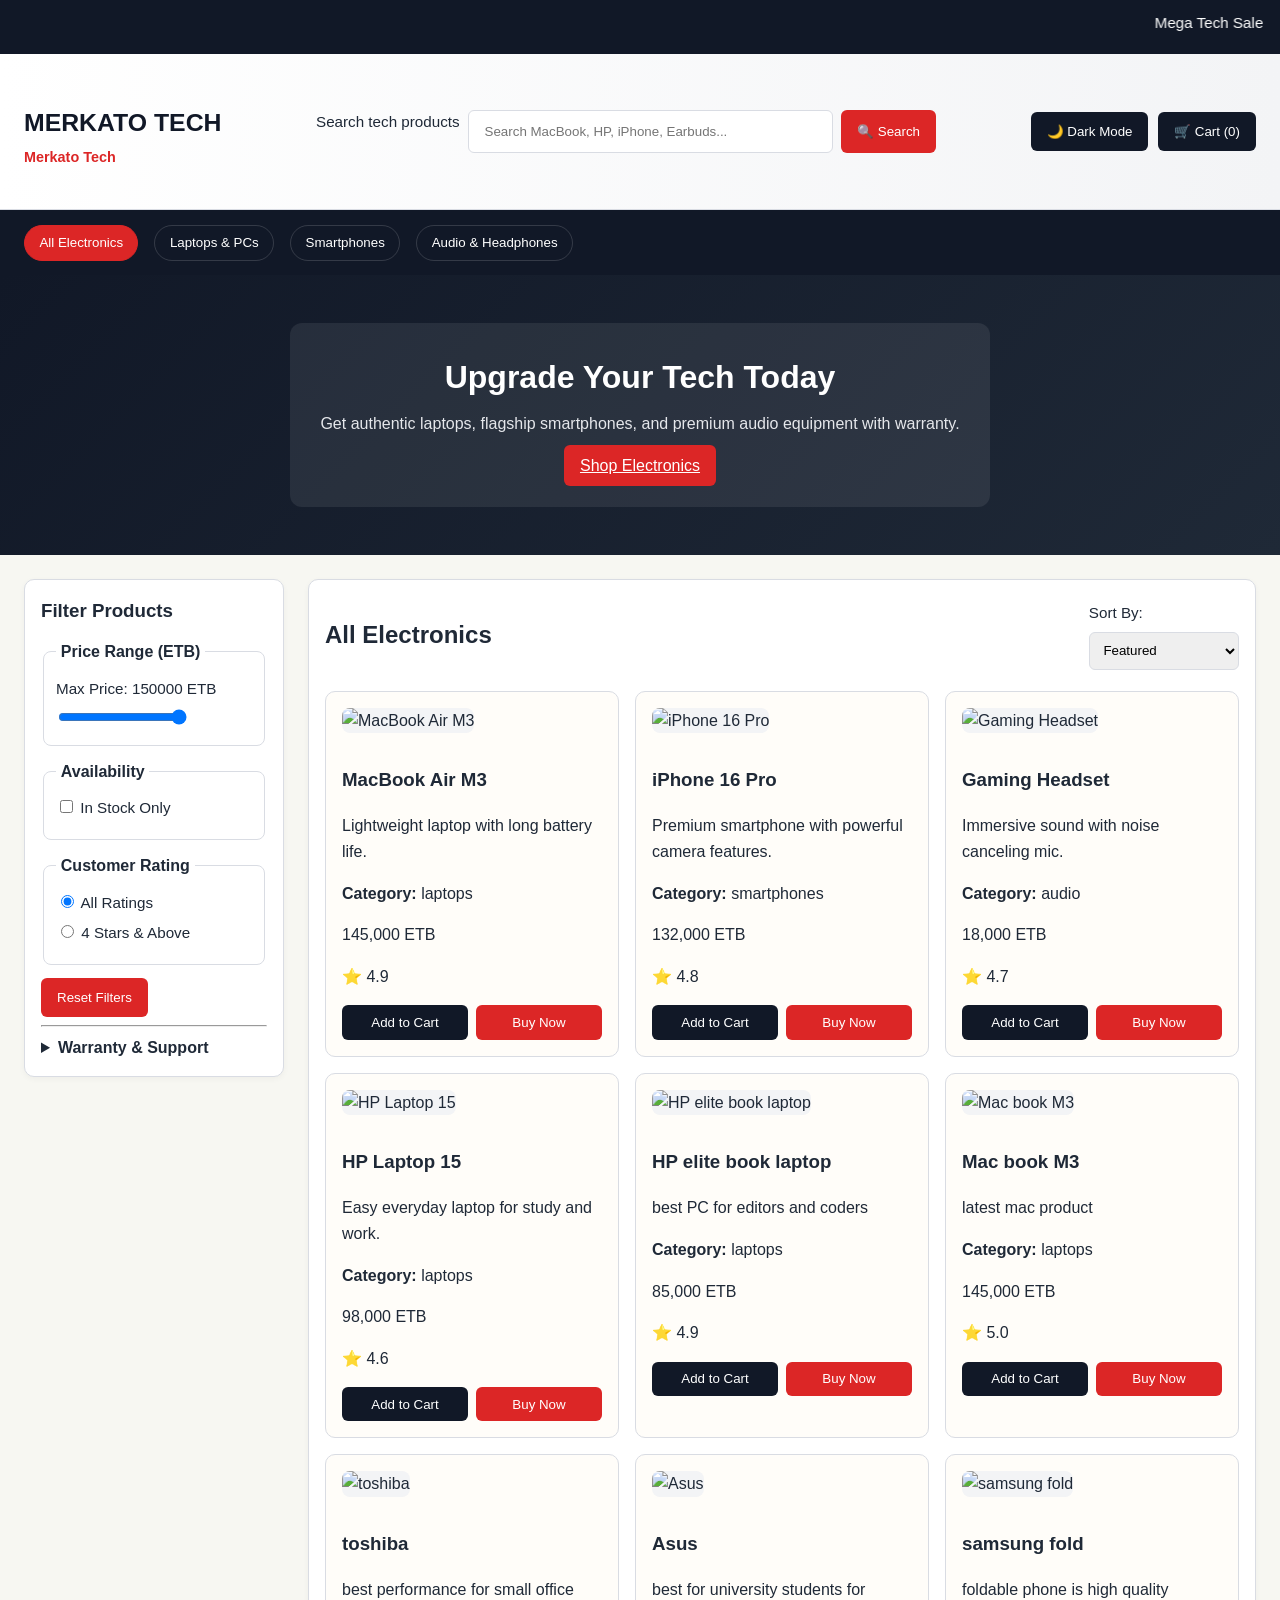
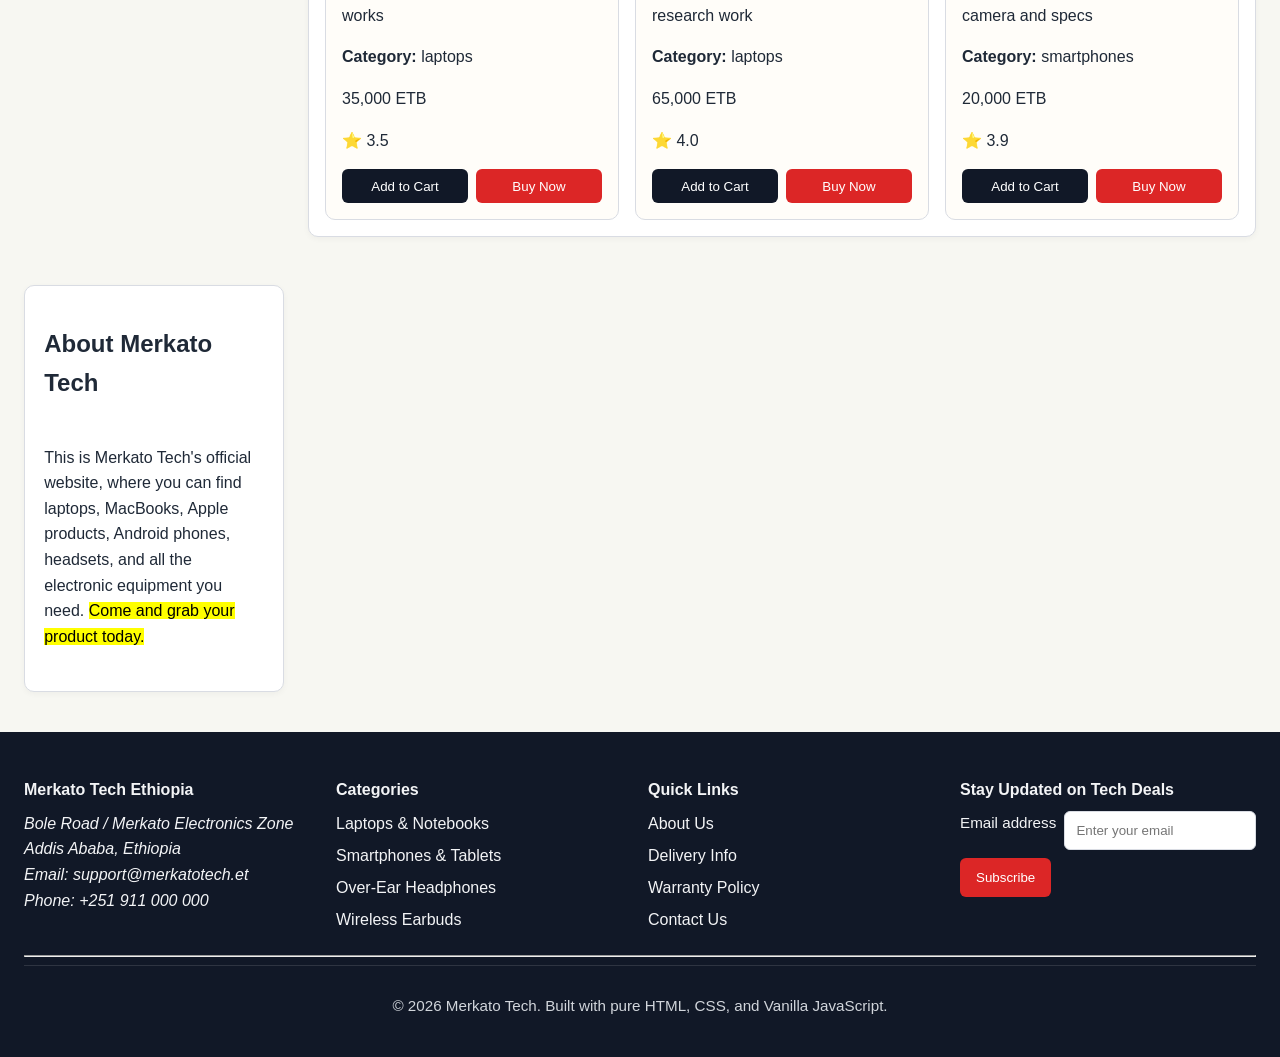
==== commit f3ba97cb: "Add product cart and hero updates" ====
--- a/day2/index.html
+++ b/day2/index.html
@@ -62,7 +62,6 @@
             <h2>Upgrade Your Tech Today</h2>
             <p>Get authentic laptops, flagship smartphones, and premium audio equipment with warranty.</p>
             <a href="#product-grid-section" class="cta-button">Shop Electronics</a>
-            <img class="hero-image" src="data:image/svg+xml,%3Csvg xmlns='http://www.w3.org/2000/svg' viewBox='0 0 500 320'%3E%3Crect width='500' height='320' rx='24' fill='%23f3f4f6'/%3E%3Crect x='90' y='70' width='220' height='150' rx='14' fill='%23dc2626'/%3E%3Crect x='118' y='92' width='164' height='106' rx='8' fill='%23ffffff'/%3E%3Crect x='308' y='100' width='98' height='160' rx='16' fill='%231f2937'/%3E%3Crect x='324' y='118' width='66' height='110' rx='8' fill='%23ffffff'/%3E%3Ccircle cx='360' cy='176' r='10' fill='%23dc2626'/%3E%3Crect x='140' y='220' width='120' height='16' rx='8' fill='%23dc2626'/%3E%3Cpath d='M125 250h225' stroke='%23dc2626' stroke-width='10' stroke-linecap='round'/%3E%3C/svg%3E" alt="Tech products illustration">
         </div>
     </section>
 
--- a/day2/styles.css
+++ b/day2/styles.css
@@ -244,19 +244,28 @@
     background: #f3f4f6;
 }
 
-.product-card h3 {
-    margin-top: 0;
-    margin-bottom: 0.4rem;
-}
-
-.product-card p {
-    margin: 0 0 0.5rem;
-    color: var(--muted);
-}
-
-.price {
-    font-weight: 700;
-    color: var(--accent);
+.product-actions {
+    display: flex;
+    gap: 0.5rem;
+    margin-top: 0.8rem;
+    flex-wrap: wrap;
+}
+
+.product-actions button {
+    flex: 1;
+    border: none;
+    border-radius: 6px;
+    padding: 0.6rem 0.7rem;
+    cursor: pointer;
+    color: var(--white);
+}
+
+.add-to-cart-btn {
+    background: var(--primary);
+}
+
+.buy-now-btn {
+    background: var(--accent);
 }
 
 .about-section {
